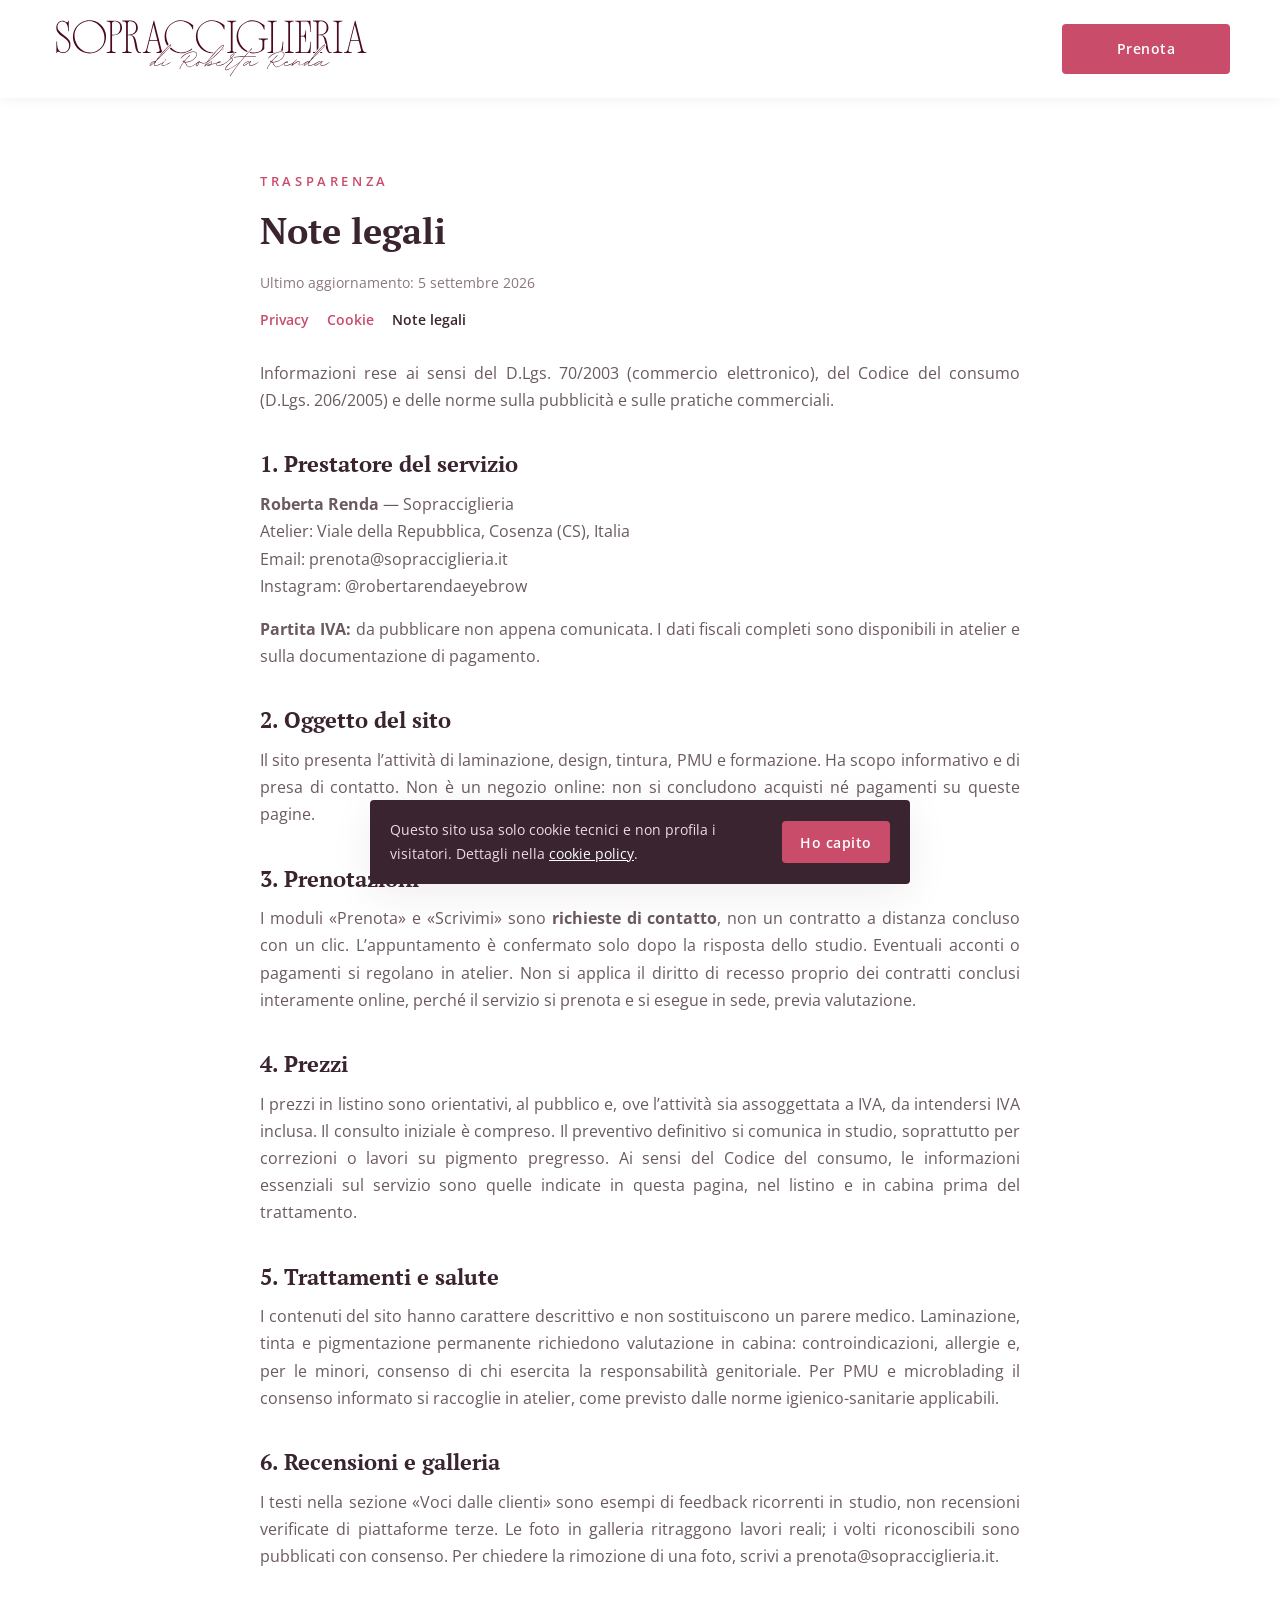
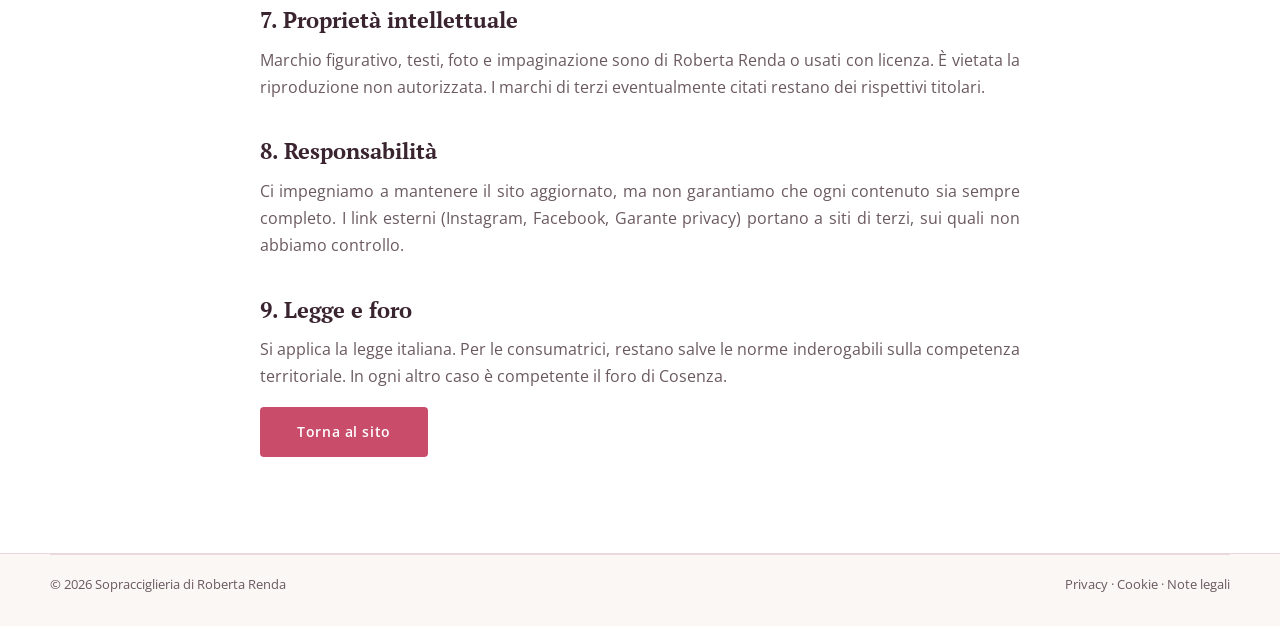
==== note-legali.html @ 1bce1633 "Aggiunge informative GDPR, cookie e note legali. Co-authored-by: Cursor <cursoragent@cursor.com>" ====
<!DOCTYPE html>
<html lang="it">
  <head>
    <meta charset="utf-8" />
    <meta name="viewport" content="width=device-width, initial-scale=1, viewport-fit=cover" />
    <title>Note legali — Sopracciglieria di Roberta Renda</title>
    <meta name="description" content="Note legali, dati del prestatore e condizioni di utilizzo del sito." />
    <link rel="icon" href="assets/logo.svg" type="image/svg+xml" />
    <link rel="stylesheet" href="css/style.css" />
  </head>
  <body>
    <header class="site-header">
      <div class="container header-main">
        <a class="brand" href="index.html" aria-label="Torna alla home">
          <img src="assets/logo-dark.svg" alt="Sopracciglieria di Roberta Renda" />
        </a>
        <a class="btn header-cta" href="index.html#prenota">Prenota</a>
      </div>
    </header>
    <main class="container legal">
      <p class="eyebrow">Trasparenza</p>
      <h1>Note legali</h1>
      <p class="legal-updated">Ultimo aggiornamento: 5 settembre 2026</p>
      <nav class="legal-nav" aria-label="Pagine legali">
        <a href="privacy.html">Privacy</a>
        <a href="cookie.html">Cookie</a>
        <a class="is-current" href="note-legali.html">Note legali</a>
      </nav>
      <p>
        Informazioni rese ai sensi del D.Lgs. 70/2003 (commercio elettronico), del Codice del consumo (D.Lgs. 206/2005) e delle norme sulla pubblicità e sulle pratiche commerciali.
      </p>

      <h2>1. Prestatore del servizio</h2>
      <p>
        <strong>Roberta Renda</strong> — Sopracciglieria<br />
        Atelier: Viale della Repubblica, Cosenza (CS), Italia<br />
        Email: <a href="mailto:prenota@sopracciglieria.it">prenota@sopracciglieria.it</a><br />
        Instagram: <a href="https://www.instagram.com/robertarendaeyebrow/" target="_blank" rel="noopener">@robertarendaeyebrow</a>
      </p>
      <p>
        <strong>Partita IVA:</strong> da pubblicare non appena comunicata. I dati fiscali completi sono disponibili in atelier e sulla documentazione di pagamento.
      </p>

      <h2>2. Oggetto del sito</h2>
      <p>
        Il sito presenta l’attività di laminazione, design, tintura, PMU e formazione. Ha scopo informativo e di presa di contatto. Non è un negozio online: non si concludono acquisti né pagamenti su queste pagine.
      </p>

      <h2>3. Prenotazioni</h2>
      <p>
        I moduli «Prenota» e «Scrivimi» sono <strong>richieste di contatto</strong>, non un contratto a distanza concluso con un clic. L’appuntamento è confermato solo dopo la risposta dello studio. Eventuali acconti o pagamenti si regolano in atelier. Non si applica il diritto di recesso proprio dei contratti conclusi interamente online, perché il servizio si prenota e si esegue in sede, previa valutazione.
      </p>

      <h2>4. Prezzi</h2>
      <p>
        I prezzi in listino sono orientativi, al pubblico e, ove l’attività sia assoggettata a IVA, da intendersi IVA inclusa. Il consulto iniziale è compreso. Il preventivo definitivo si comunica in studio, soprattutto per correzioni o lavori su pigmento pregresso. Ai sensi del Codice del consumo, le informazioni essenziali sul servizio sono quelle indicate in questa pagina, nel listino e in cabina prima del trattamento.
      </p>

      <h2>5. Trattamenti e salute</h2>
      <p>
        I contenuti del sito hanno carattere descrittivo e non sostituiscono un parere medico. Laminazione, tinta e pigmentazione permanente richiedono valutazione in cabina: controindicazioni, allergie e, per le minori, consenso di chi esercita la responsabilità genitoriale. Per PMU e microblading il consenso informato si raccoglie in atelier, come previsto dalle norme igienico-sanitarie applicabili.
      </p>

      <h2>6. Recensioni e galleria</h2>
      <p>
        I testi nella sezione «Voci dalle clienti» sono esempi di feedback ricorrenti in studio, non recensioni verificate di piattaforme terze. Le foto in galleria ritraggono lavori reali; i volti riconoscibili sono pubblicati con consenso. Per chiedere la rimozione di una foto, scrivi a <a href="mailto:prenota@sopracciglieria.it">prenota@sopracciglieria.it</a>.
      </p>

      <h2>7. Proprietà intellettuale</h2>
      <p>
        Marchio figurativo, testi, foto e impaginazione sono di Roberta Renda o usati con licenza. È vietata la riproduzione non autorizzata. I marchi di terzi eventualmente citati restano dei rispettivi titolari.
      </p>

      <h2>8. Responsabilità</h2>
      <p>
        Ci impegniamo a mantenere il sito aggiornato, ma non garantiamo che ogni contenuto sia sempre completo. I link esterni (Instagram, Facebook, Garante privacy) portano a siti di terzi, sui quali non abbiamo controllo.
      </p>

      <h2>9. Legge e foro</h2>
      <p>Si applica la legge italiana. Per le consumatrici, restano salve le norme inderogabili sulla competenza territoriale. In ogni altro caso è competente il foro di Cosenza.</p>

      <p><a class="btn" href="index.html">Torna al sito</a></p>
    </main>
    <footer class="site-footer legal-footer">
      <div class="container footer-bottom">
        <p>© <span class="js-year"></span> Sopracciglieria di Roberta Renda</p>
        <p>
          <a href="privacy.html" rel="privacy-policy">Privacy</a>
          ·
          <a href="cookie.html">Cookie</a>
          ·
          <a href="note-legali.html">Note legali</a>
        </p>
      </div>
    </footer>
    <div class="cookie-bar" id="cookieBar" hidden>
      <p>Questo sito usa solo cookie tecnici e non profila i visitatori. Dettagli nella <a href="cookie.html">cookie policy</a>.</p>
      <button class="btn" type="button" id="cookieAccept">Ho capito</button>
    </div>
    <script src="js/main.js"></script>
  </body>
</html>
---- css/style.css ----
@import url("https://fonts.googleapis.com/css2?family=Great+Vibes&family=Open+Sans:ital,wght@0,400;0,500;0,600;0,700;1,400&family=PT+Serif:ital,wght@0,400;0,700;1,400;1,700&display=swap");

:root {
  --rose: #c94d6a;
  --rose-deep: #a83652;
  --rose-soft: #e7a8b6;
  --blush: #efdbe2;
  --blush-bg: #fdf4f3;
  --cream: #faf7f5;
  --burgundy: #4b0820;
  --ink: #221018;
  --heading: #3a2430;
  --body: #6a5960;
  --muted: #8a767c;
  --line: #ead8de;
  --white: #ffffff;
  --dark: #16050c;
  --shadow: 0 10px 40px rgba(75, 8, 32, 0.08);
  --shadow-soft: 0 0 18px rgba(75, 8, 32, 0.08);
  --radius: 4px;
  --header-h: 98px;
  --container: 1180px;
  --ease: cubic-bezier(0.4, 0, 0.2, 1);
}

*,
*::before,
*::after {
  box-sizing: border-box;
}

html {
  scroll-behavior: smooth;
  scroll-padding-top: 96px;
  hyphens: auto;
  overflow-x: clip;
}

body {
  margin: 0;
  font-family: "Open Sans", sans-serif;
  font-size: 16px;
  line-height: 1.7;
  color: var(--body);
  background: var(--white);
  -webkit-font-smoothing: antialiased;
  overflow-x: clip;
}

body.nav-locked {
  overflow: hidden;
}

img {
  max-width: 100%;
  height: auto;
  display: block;
}

a {
  color: inherit;
  text-decoration: none;
  transition: color 0.3s var(--ease);
}

button,
input,
select,
textarea {
  font-family: inherit;
  color: inherit;
}

h1,
h2,
h3,
h4,
h5,
h6 {
  font-family: "PT Serif", serif;
  color: var(--heading);
  font-weight: 700;
  line-height: 1.25;
  margin: 0 0 0.6em;
  hyphens: none;
  -webkit-hyphens: none;
  text-wrap: balance;
}

p {
  margin: 0 0 1em;
  text-align: justify;
  text-justify: inter-word;
  hyphens: auto;
  hyphenate-limit-chars: 6 3 3;
}

.section-head p {
  text-align-last: center;
}

.cta-band p,
.map-box p {
  text-align-last: center;
}

p:last-child {
  margin-bottom: 0;
}

::selection {
  background: var(--rose);
  color: var(--white);
}

.container {
  width: min(calc(100% - 48px), var(--container));
  margin: 0 auto;
}

.skip-link {
  position: absolute;
  left: 16px;
  top: -48px;
  background: var(--rose);
  color: var(--white);
  padding: 8px 14px;
  z-index: 2000;
}

.skip-link:focus {
  top: 12px;
}

/* Preloader */
.preloader {
  position: fixed;
  inset: 0;
  background: var(--dark);
  z-index: 4000;
  display: grid;
  place-items: center;
  transition: opacity 0.55s var(--ease), visibility 0.55s var(--ease);
}

.preloader.is-hidden {
  opacity: 0;
  visibility: hidden;
  pointer-events: none;
}

.preloader-inner {
  text-align: center;
  width: min(320px, 70vw);
}

.preloader-inner img {
  width: 100%;
  height: auto;
}

.preloader-bar {
  height: 2px;
  background: rgba(239, 219, 226, 0.2);
  margin-top: 28px;
  overflow: hidden;
}

.preloader-bar span {
  display: block;
  height: 100%;
  width: 100%;
  background: var(--blush);
  transform-origin: left;
  animation: fillBar 1.4s ease-in-out forwards;
}

@keyframes fillBar {
  from {
    transform: scaleX(0);
  }
  to {
    transform: scaleX(1);
  }
}

/* Buttons */
.btn {
  position: relative;
  display: inline-flex;
  align-items: center;
  justify-content: center;
  min-width: 168px;
  height: 50px;
  padding: 0 36px;
  background: var(--rose);
  color: var(--white);
  font-size: 14px;
  font-weight: 600;
  letter-spacing: 0.04em;
  border: 0;
  border-radius: var(--radius);
  cursor: pointer;
  overflow: hidden;
  z-index: 1;
  transition: color 0.35s var(--ease);
}

.btn::before {
  content: "";
  position: absolute;
  inset: 0;
  background: var(--heading);
  transform: translateY(-100%);
  transition: transform 0.4s var(--ease);
  z-index: -1;
}

.btn:hover {
  color: var(--white);
}

.btn:hover::before {
  transform: translateY(0);
}

.btn-outline {
  background: transparent;
  color: var(--rose);
  border: 1px solid var(--rose);
}

.btn-outline::before {
  background: var(--rose);
}

.btn-outline:hover {
  color: var(--white);
}

.btn-white {
  background: var(--white);
  color: var(--heading);
}

.btn-white::before {
  background: var(--rose);
}

.btn-white:hover {
  color: var(--white);
}

.btn-dark {
  background: var(--heading);
}

.btn-dark::before {
  background: var(--rose);
}

/* Header */
.header-top {
  background: var(--white);
  border-bottom: 1px solid var(--line);
  font-size: 13px;
  color: var(--heading);
}

.header-top-inner {
  display: flex;
  justify-content: space-between;
  align-items: center;
  min-height: 42px;
}

.header-top-info {
  display: flex;
  gap: 28px;
  margin: 0;
  padding: 0;
  list-style: none;
}

.header-top-info strong {
  font-family: "PT Serif", serif;
}

.header-top-info a:hover,
.header-social a:hover {
  color: var(--rose);
}

.header-social {
  display: flex;
  gap: 18px;
  margin: 0;
  padding: 0;
  list-style: none;
}

.header-social a {
  display: grid;
  place-items: center;
  width: 28px;
  height: 28px;
}

.site-header {
  position: sticky;
  top: 0;
  z-index: 100;
  background: var(--white);
  box-shadow: 0 1px 12px rgba(34, 16, 24, 0.06);
}

.header-main {
  position: relative;
  display: flex;
  align-items: center;
  justify-content: space-between;
  gap: 24px;
  min-height: var(--header-h);
}

.brand {
  display: flex;
  align-items: center;
  background: transparent;
  padding: 0;
  flex-shrink: 0;
}

.brand img {
  height: 70px;
  width: auto;
}

.nav {
  display: flex;
  align-items: center;
  gap: 28px;
  margin-left: auto;
}

.nav a {
  font-family: "PT Serif", serif;
  font-size: 16px;
  color: var(--heading);
  padding: 8px 0;
  position: relative;
}

.nav a::after {
  content: "";
  position: absolute;
  left: 0;
  bottom: 0;
  width: 100%;
  height: 1px;
  background: var(--rose);
  transform: scaleX(0);
  transform-origin: right;
  transition: transform 0.35s var(--ease);
}

.nav a:hover,
.nav a.is-active {
  color: var(--rose);
}

.nav a:hover::after,
.nav a.is-active::after {
  transform: scaleX(1);
  transform-origin: left;
}

.nav-book {
  display: none;
}

.header-cta {
  flex-shrink: 0;
  margin-left: 8px;
}

.nav-toggle {
  display: none;
  width: 42px;
  height: 42px;
  border: 0;
  background: transparent;
  padding: 0;
  cursor: pointer;
}

.nav-toggle span,
.nav-toggle span::before,
.nav-toggle span::after {
  display: block;
  width: 22px;
  height: 2px;
  background: var(--heading);
  position: relative;
  transition: 0.3s var(--ease);
}

.nav-toggle span::before,
.nav-toggle span::after {
  content: "";
  position: absolute;
  left: 0;
}

.nav-toggle span::before {
  top: -7px;
}

.nav-toggle span::after {
  top: 7px;
}

.nav-toggle.is-open span {
  background: transparent;
}

.nav-toggle.is-open span::before {
  top: 0;
  transform: rotate(45deg);
}

.nav-toggle.is-open span::after {
  top: 0;
  transform: rotate(-45deg);
}

/* Hero */
.hero {
  position: relative;
  background: var(--blush-bg);
  overflow: hidden;
}

.hero-slider {
  position: relative;
  min-height: 640px;
}

.hero-slide {
  position: absolute;
  inset: 0;
  display: grid;
  grid-template-columns: 1.05fr 0.95fr;
  opacity: 0;
  visibility: hidden;
  transition: opacity 0.8s var(--ease), visibility 0.8s var(--ease);
}

.hero-slide.is-active {
  position: relative;
  opacity: 1;
  visibility: visible;
}

.hero-copy {
  display: flex;
  flex-direction: column;
  justify-content: center;
  padding: 90px 0 90px 8vw;
  max-width: 640px;
  z-index: 2;
}

.eyebrow {
  font-size: 13px;
  letter-spacing: 0.28em;
  text-transform: uppercase;
  color: var(--rose);
  font-weight: 600;
  margin-bottom: 16px;
}

.hero-copy h1 {
  font-size: clamp(36px, 4.4vw, 52px);
  line-height: 1.18;
  margin-bottom: 22px;
}

.hero-copy p {
  font-size: 18px;
  line-height: 1.7;
  max-width: 460px;
  margin-bottom: 32px;
}

.hero-visual {
  position: relative;
  min-height: 640px;
}

.hero-visual img {
  width: 100%;
  height: 100%;
  object-fit: cover;
  object-position: center 20%;
}

.hero-visual::before {
  content: "";
  position: absolute;
  inset: 0 auto 0 0;
  width: 28%;
  background: linear-gradient(90deg, var(--blush-bg), transparent);
  z-index: 1;
  pointer-events: none;
}

.hero-dots {
  position: absolute;
  left: 8vw;
  bottom: 28px;
  display: flex;
  gap: 10px;
  z-index: 3;
}

.hero-dots button {
  width: 28px;
  height: 3px;
  padding: 0;
  border: 0;
  background: #b8a8ad;
  cursor: pointer;
}

.hero-dots button.is-active,
.hero-dots button:hover {
  background: var(--rose);
}

.hero-social {
  position: absolute;
  left: 28px;
  top: 50%;
  transform: translateY(-50%);
  display: flex;
  flex-direction: column;
  align-items: center;
  gap: 12px;
  z-index: 3;
}

.hero-social::before,
.hero-social::after {
  content: "";
  width: 1px;
  height: 48px;
  background: #c4b3b7;
}

.hero-social a {
  width: 36px;
  height: 36px;
  border: 1px solid #c4b3b7;
  border-radius: 50%;
  display: grid;
  place-items: center;
  color: var(--heading);
}

.hero-social a:hover {
  background: var(--rose);
  border-color: var(--rose);
  color: var(--white);
}

/* Section chrome */
.section {
  padding: 110px 0;
  position: relative;
}

.section-soft {
  background: var(--blush-bg);
}

.section-cream {
  background: var(--cream);
}

.section-head {
  text-align: center;
  max-width: 640px;
  margin: 0 auto 60px;
}

.section-kicker {
  display: block;
  font-size: 13px;
  letter-spacing: 0.26em;
  text-transform: uppercase;
  color: var(--rose);
  font-weight: 600;
  margin-bottom: 10px;
}

.section-head h2 {
  font-size: clamp(30px, 3.4vw, 40px);
  margin-bottom: 14px;
}

.ornament {
  display: flex;
  align-items: center;
  justify-content: center;
  gap: 12px;
  margin: 16px 0 18px;
  color: var(--heading);
}

.ornament::before,
.ornament::after {
  content: "";
  width: 56px;
  height: 1px;
  background: var(--heading);
}

.ornament svg {
  width: 18px;
  height: 18px;
}

/* About */
.about-wrap {
  display: grid;
  grid-template-columns: 0.92fr 1.08fr;
  gap: 0;
  background: var(--white);
  box-shadow: var(--shadow-soft);
}

.about-photo {
  position: relative;
  min-height: 620px;
  overflow: hidden;
  background: #efe6df;
}

.about-photo img {
  width: 100%;
  height: 100%;
  min-height: 620px;
  object-fit: cover;
  object-position: center top;
  transition: transform 1.2s var(--ease);
}

.about-wrap:hover .about-photo img {
  transform: scale(1.03);
}

.about-photo figcaption {
  position: absolute;
  left: 24px;
  bottom: 24px;
  background: var(--white);
  color: var(--burgundy);
  font-family: "Great Vibes", cursive;
  font-size: 28px;
  padding: 4px 18px 8px;
}

.about-body {
  padding: 72px 64px;
  background: var(--white) url("data:image/svg+xml,%3Csvg width='80' height='80' xmlns='http://www.w3.org/2000/svg'%3E%3Cpath d='M10 70c20-40 40-40 60 0' fill='none' stroke='%23efdbe2' stroke-width='1'/%3E%3C/svg%3E") right 24px top 24px no-repeat;
}

.about-body p {
  text-align: justify;
  text-align-last: left;
}

.about-body h3 {
  font-size: 32px;
  margin-bottom: 18px;
}

.about-stats {
  display: grid;
  grid-template-columns: repeat(3, 1fr);
  gap: 16px;
  margin: 32px 0 0;
  padding: 0;
  list-style: none;
}

.about-stats li {
  border-top: 1px solid var(--line);
  padding-top: 16px;
}

.about-stats strong {
  display: block;
  font-family: "PT Serif", serif;
  font-size: 28px;
  color: var(--rose);
  line-height: 1;
  margin-bottom: 6px;
}

.about-stats span {
  font-size: 13px;
  letter-spacing: 0.04em;
}

/* Services */
.services-grid {
  display: grid;
  grid-template-columns: repeat(3, 1fr);
  border-top: 1px solid var(--line);
  border-left: 1px solid var(--line);
}

.service-card {
  padding: 42px 32px 46px;
  border-right: 1px solid var(--line);
  border-bottom: 1px solid var(--line);
  background: var(--white);
  transition: background 0.35s var(--ease);
}

.service-card:hover {
  background: #fffafb;
}

.service-icon {
  width: 72px;
  height: 72px;
  margin-bottom: 22px;
  color: var(--heading);
  transition: color 0.35s var(--ease);
}

.service-card:hover .service-icon {
  color: var(--rose);
}

.service-card h3 {
  font-size: 22px;
  margin-bottom: 12px;
}

.service-card p {
  font-size: 15px;
  margin-bottom: 16px;
}

.link-more {
  color: var(--rose);
  font-size: 13px;
  font-weight: 600;
  letter-spacing: 0.06em;
  text-transform: uppercase;
}

.link-more:hover {
  color: var(--heading);
}

/* Process */
.process-grid {
  display: grid;
  grid-template-columns: repeat(4, 1fr);
  gap: 28px;
}

.process-item {
  text-align: center;
  padding: 10px 8px;
}

.process-num {
  font-family: "Great Vibes", cursive;
  font-size: 42px;
  color: var(--rose);
  line-height: 1;
  display: block;
  margin-bottom: 12px;
}

/* Courses */
.courses-grid {
  display: grid;
  grid-template-columns: repeat(3, 1fr);
  gap: 28px 24px;
}

.course-card {
  background: var(--white);
  box-shadow: var(--shadow-soft);
}

.course-card-media {
  aspect-ratio: 4 / 3;
  overflow: hidden;
  background: var(--blush-bg);
}

.course-card-media img {
  width: 100%;
  height: 100%;
  object-fit: cover;
  transition: transform 0.7s var(--ease);
}

.course-card:hover .course-card-media img {
  transform: scale(1.04);
}

.course-card-body {
  padding: 28px 26px 32px;
}

.course-status {
  display: inline-block;
  font-size: 11px;
  letter-spacing: 0.16em;
  text-transform: uppercase;
  color: var(--rose);
  font-weight: 600;
  margin-bottom: 10px;
}

.course-card h3 {
  font-size: 22px;
  margin-bottom: 10px;
}

.course-card p {
  font-size: 15px;
  margin-bottom: 16px;
}

.process-item h3 {
  font-size: 20px;
}

/* Pricing + editorial */
.split {
  display: grid;
  grid-template-columns: 1fr 1fr;
  gap: 70px;
  align-items: center;
}

.price-list {
  list-style: none;
  margin: 0 0 32px;
  padding: 0;
}

.price-list li {
  display: flex;
  align-items: baseline;
  gap: 12px;
  margin-bottom: 16px;
}

.price-list .name {
  position: relative;
  white-space: nowrap;
}

.price-list .dots {
  flex: 1;
  border-bottom: 1px dotted #d8c6cb;
  transform: translateY(-4px);
}

.price-list .price {
  background: var(--blush-bg);
  padding-left: 12px;
  font-weight: 600;
  color: var(--heading);
  white-space: nowrap;
}

.editorial-frame {
  position: relative;
}

.editorial-frame img {
  width: 100%;
  height: 520px;
  object-fit: cover;
}

.editorial-frame::after {
  content: "";
  position: absolute;
  inset: 18px -18px -18px 18px;
  border: 1px solid var(--blush);
  pointer-events: none;
}

/* Appointment */
.appointment {
  display: grid;
  grid-template-columns: 1.05fr 0.95fr;
  background: var(--blush-bg);
  overflow: hidden;
}

.appointment-form {
  padding: 80px 64px;
}

.appointment-form h3 {
  font-size: 32px;
  margin-bottom: 10px;
}

.form-grid {
  display: grid;
  grid-template-columns: 1fr 1fr;
  gap: 18px;
  margin-top: 28px;
}

.field {
  display: flex;
  flex-direction: column;
  gap: 6px;
}

.field.full {
  grid-column: 1 / -1;
}

.field input,
.field select,
.field textarea {
  width: 100%;
  height: 50px;
  border: 1px solid #e0cdd2;
  background: var(--white);
  padding: 0 16px;
  border-radius: var(--radius);
  outline: none;
  transition: border-color 0.3s var(--ease);
}

.field textarea {
  height: 120px;
  padding: 12px 16px;
  resize: vertical;
}

.field input:focus,
.field select:focus,
.field textarea:focus {
  border-color: var(--rose);
}

.field label {
  font-size: 13px;
}

.consent {
  display: flex;
  gap: 10px;
  align-items: flex-start;
  font-size: 13px;
  color: var(--muted);
}

.consent input {
  margin-top: 4px;
}

.form-note {
  margin-top: 16px;
  font-size: 14px;
  min-height: 1.4em;
}

.form-note.ok {
  color: #2d7a45;
}

.form-note.err {
  color: #b3261e;
}

.appointment-visual {
  position: relative;
  min-height: 100%;
}

.appointment-visual img {
  width: 100%;
  height: 100%;
  object-fit: cover;
  object-position: center top;
}

/* Testimonials */
.testimonials {
  position: relative;
}

.testimonial-track {
  position: relative;
  max-width: 820px;
  margin: 0 auto;
}

.testimonial {
  display: none;
  text-align: center;
  background: rgba(255, 255, 255, 0.78);
  box-shadow: var(--shadow);
  padding: 56px 72px;
}

.testimonial.is-active {
  display: block;
  animation: fadeUp 0.55s var(--ease);
}

.testimonial p {
  font-size: 18px;
  font-style: italic;
  line-height: 1.8;
  margin-bottom: 22px;
  text-align: justify;
  text-align-last: center;
}

.testimonial p::before,
.testimonial p::after {
  content: "“";
  color: var(--rose);
  font-style: italic;
}

.testimonial p::after {
  content: "”";
}

.testimonial footer {
  font-family: "PT Serif", serif;
  font-weight: 700;
  color: var(--heading);
}

.testimonial footer span {
  display: block;
  font-family: "Open Sans", sans-serif;
  font-weight: 400;
  font-size: 13px;
  color: var(--muted);
  margin-top: 4px;
}

.testimonial-nav {
  display: flex;
  justify-content: center;
  gap: 10px;
  margin-top: 28px;
}

.testimonial-nav button {
  width: 10px;
  height: 10px;
  border: 0;
  border-radius: 50%;
  background: var(--heading);
  padding: 0;
  cursor: pointer;
}

.testimonial-nav button.is-active {
  background: var(--rose);
}

/* Gallery */
.gallery-grid {
  display: grid;
  grid-template-columns: repeat(3, 1fr);
  gap: 28px 24px;
}

.gallery-item {
  margin: 0;
  overflow: visible;
}

.gallery-item a {
  position: relative;
  display: block;
  aspect-ratio: 4 / 5;
  overflow: hidden;
  background: var(--blush-bg);
  cursor: zoom-in;
}

.gallery-item img {
  width: 100%;
  height: 100%;
  object-fit: cover;
  object-position: center;
  transition: transform 0.7s var(--ease);
}

.gallery-item a:hover img {
  transform: scale(1.04);
}

.gallery-item figcaption {
  margin-top: 12px;
  font-family: "PT Serif", serif;
  font-size: 15px;
  color: var(--heading);
  text-align: center;
  letter-spacing: 0.04em;
}

/* FAQ */
.faq-tabs {
  display: flex;
  justify-content: center;
  gap: 4px;
  background: var(--blush-bg);
  width: fit-content;
  margin: 0 auto 40px;
  border-radius: 999px;
  padding: 4px;
}

.faq-tabs button {
  border: 0;
  background: transparent;
  min-width: 160px;
  height: 46px;
  padding: 0 28px;
  border-radius: 999px;
  font-family: "PT Serif", serif;
  font-size: 16px;
  font-weight: 700;
  color: var(--heading);
  cursor: pointer;
}

.faq-tabs button.is-active {
  background: var(--rose);
  color: var(--white);
}

.faq-panel {
  display: none;
  max-width: 860px;
  margin: 0 auto;
}

.faq-panel.is-active {
  display: block;
}

.accordion-item + .accordion-item {
  margin-top: 8px;
}

.accordion-btn {
  width: 100%;
  text-align: left;
  background: transparent;
  border: 0;
  border-bottom: 1px solid var(--line);
  padding: 14px 0 14px 42px;
  font-family: "PT Serif", serif;
  font-size: 18px;
  color: var(--heading);
  cursor: pointer;
  position: relative;
}

.accordion-btn::before {
  content: "+";
  position: absolute;
  left: 0;
  top: 12px;
  font-size: 22px;
  color: var(--rose);
  width: 24px;
}

.accordion-btn.is-open {
  color: var(--rose);
}

.accordion-btn.is-open::before {
  content: "–";
}

.accordion-body {
  display: none;
  padding: 8px 0 22px 42px;
}

.accordion-body.is-open {
  display: block;
}

/* CTA band */
.cta-band {
  background: var(--dark);
  color: var(--blush);
  text-align: center;
  padding: 88px 20px;
  position: relative;
  overflow: hidden;
}

.cta-band::before {
  content: "";
  position: absolute;
  inset: 0;
  background: url("../assets/studio.jpg") center / cover;
  opacity: 0.18;
}

.cta-band > * {
  position: relative;
}

.cta-band h2 {
  color: var(--white);
  font-size: clamp(28px, 3vw, 38px);
}

.cta-band p {
  color: var(--blush);
  margin-bottom: 28px;
}

.cta-band a.phone {
  display: block;
  font-family: "PT Serif", serif;
  font-size: 28px;
  color: var(--rose-soft);
  margin-bottom: 8px;
}

/* Contact */
.contact-cards {
  display: grid;
  grid-template-columns: 1fr 1fr;
  background: var(--white);
  box-shadow: var(--shadow-soft);
  margin-bottom: 56px;
}

.contact-card {
  padding: 48px 56px;
}

.contact-card:first-child {
  border-right: 1px solid var(--line);
}

.contact-card h3 {
  color: var(--rose);
  font-size: 24px;
}

.contact-row {
  display: grid;
  grid-template-columns: 110px 1fr;
  gap: 8px;
  margin-bottom: 14px;
  font-size: 15px;
}

.contact-row b {
  color: var(--heading);
}

.contact-row a,
.contact-row span {
  overflow-wrap: anywhere;
  hyphens: none;
  -webkit-hyphens: none;
}

.contact-grid {
  display: grid;
  grid-template-columns: 1fr 1fr;
  gap: 48px;
}

.map-box {
  min-height: 360px;
  background: var(--blush-bg)
    url("data:image/svg+xml,%3Csvg xmlns='http://www.w3.org/2000/svg' width='200' height='200'%3E%3Cpath d='M100 30c-28 0-50 22-50 50 0 38 50 90 50 90s50-52 50-90c0-28-22-50-50-50zm0 68a18 18 0 1 1 0-36 18 18 0 0 1 0 36z' fill='%23c94d6a' fill-opacity='.35'/%3E%3C/svg%3E")
    center 42% / 140px no-repeat;
  border: 1px solid var(--line);
  display: flex;
  align-items: flex-end;
  justify-content: center;
  padding: 28px;
  text-align: center;
}

/* Footer */
.site-footer {
  background: var(--cream);
  border-top: 1px solid var(--line);
  padding-top: 72px;
}

.footer-grid {
  display: grid;
  grid-template-columns: 1.3fr 0.8fr 0.9fr 1fr;
  gap: 40px;
  padding-bottom: 56px;
}

.footer-brand img {
  height: 64px;
  width: auto;
  margin-bottom: 18px;
  background: transparent;
  padding: 0;
}

.footer-grid h4 {
  font-size: 18px;
  position: relative;
  padding-bottom: 12px;
  margin-bottom: 18px;
}

.footer-grid h4::after {
  content: "";
  position: absolute;
  left: 0;
  bottom: 0;
  width: 100%;
  height: 1px;
  background: var(--line);
}

.footer-grid ul {
  list-style: none;
  margin: 0;
  padding: 0;
}

.footer-grid li {
  margin-bottom: 8px;
}

.footer-grid a:hover {
  color: var(--rose);
}

.hours li {
  display: flex;
  justify-content: space-between;
  gap: 16px;
  font-size: 14px;
}

.footer-bottom {
  border-top: 1px solid var(--line);
  padding: 18px 0;
  display: flex;
  justify-content: space-between;
  gap: 16px;
  font-size: 13px;
}

.footer-bottom a:hover {
  color: var(--rose);
}

.footer-legal {
  text-align: right;
}

.legal-aside {
  text-align: center;
  font-size: 13px;
  color: var(--muted);
  margin: 22px 0 0;
}

.legal {
  max-width: 760px;
  margin: 0 auto;
  padding: 72px 0 96px;
}

.legal h1 {
  font-size: clamp(28px, 4vw, 36px);
}

.legal h2 {
  font-size: 22px;
  margin-top: 36px;
}

.legal ul {
  margin: 0 0 1em;
  padding-left: 1.2em;
}

.legal li {
  margin-bottom: 0.55em;
}

.legal-updated {
  color: var(--muted);
  font-size: 14px;
  margin-top: -0.3em;
}

.legal-nav {
  display: flex;
  flex-wrap: wrap;
  gap: 8px 18px;
  margin: 0 0 28px;
  font-size: 14px;
}

.legal-nav a {
  color: var(--rose);
  font-weight: 600;
}

.legal-nav a.is-current {
  color: var(--heading);
}

.legal-footer {
  padding-top: 0;
}

.cookie-bar {
  position: fixed;
  left: 16px;
  right: 16px;
  bottom: max(16px, env(safe-area-inset-bottom));
  z-index: 2500;
  max-width: 540px;
  margin-inline: auto;
  background: var(--heading);
  color: var(--blush);
  padding: 18px 20px;
  border-radius: var(--radius);
  box-shadow: var(--shadow);
  display: none;
  align-items: center;
  justify-content: space-between;
  gap: 14px;
}

.cookie-bar.is-visible {
  display: flex;
  flex-wrap: wrap;
}

.cookie-bar p {
  margin: 0;
  flex: 1 1 240px;
  text-align: left;
  font-size: 14px;
  color: var(--blush);
}

.cookie-bar a {
  color: var(--white);
  text-decoration: underline;
}

.cookie-bar .btn {
  min-width: 0;
  height: 42px;
  padding: 0 18px;
}

/* Lightbox */
.lightbox {
  position: fixed;
  inset: 0;
  background: rgba(16, 4, 8, 0.92);
  z-index: 3000;
  display: none;
  place-items: center;
  padding: 40px;
}

.lightbox.is-open {
  display: grid;
}

.lightbox img {
  max-width: min(92vw, 920px);
  max-height: 86vh;
  object-fit: contain;
}

.lightbox-close {
  position: absolute;
  top: 20px;
  right: 24px;
  background: transparent;
  border: 0;
  color: var(--white);
  font-size: 32px;
  cursor: pointer;
}

/* Back to top */
.to-top {
  position: fixed;
  right: 24px;
  bottom: 24px;
  width: 46px;
  height: 46px;
  border-radius: 50%;
  border: 0;
  background: var(--rose);
  color: var(--white);
  cursor: pointer;
  opacity: 0;
  visibility: hidden;
  transition: 0.3s var(--ease);
  z-index: 90;
  box-shadow: 0 8px 20px rgba(201, 77, 106, 0.35);
}

.to-top.is-visible {
  opacity: 1;
  visibility: visible;
}

.to-top:hover {
  background: var(--heading);
}

/* Reveal */
.reveal {
  opacity: 0;
  transform: translateY(22px);
  transition: opacity 0.8s var(--ease), transform 0.8s var(--ease);
}

.reveal.is-in {
  opacity: 1;
  transform: none;
}

@keyframes fadeUp {
  to {
    opacity: 1;
    transform: none;
  }
}

@media (prefers-reduced-motion: reduce) {
  *,
  *::before,
  *::after {
    animation: none !important;
    transition: none !important;
  }

  .reveal {
    opacity: 1;
    transform: none;
  }

  html {
    scroll-behavior: auto;
  }
}

/* Responsive */
@media (max-width: 1100px) {
  .hero-social {
    display: none;
  }

  .hero-copy {
    padding-left: 40px;
  }

  .about-body {
    padding: 48px 36px;
  }

  .appointment-form {
    padding: 56px 36px;
  }

  .footer-grid {
    grid-template-columns: 1fr 1fr;
  }
}

@media (max-width: 900px) {
  html {
    scroll-padding-top: 76px;
  }

  .header-top-info li:first-child {
    display: none;
  }

  .header-social {
    display: none;
  }

  .header-top-inner {
    justify-content: center;
    min-height: 36px;
  }

  .nav-toggle {
    display: grid;
    place-items: center;
    width: 44px;
    height: 44px;
    flex-shrink: 0;
  }

  .nav {
    display: none;
    position: absolute;
    left: 50%;
    right: auto;
    top: 100%;
    width: 100vw;
    margin-left: -50vw;
    max-height: calc(100dvh - var(--header-h));
    overflow: auto;
    background: var(--rose);
    flex-direction: column;
    align-items: stretch;
    gap: 0;
    padding: 8px 0 20px;
    padding-bottom: max(20px, env(safe-area-inset-bottom));
    box-shadow: var(--shadow);
    z-index: 150;
  }

  .nav.is-open {
    display: flex;
  }

  .nav a {
    color: var(--white);
    padding: 14px 24px;
    min-height: 48px;
  }

  .nav a::after {
    display: none;
  }

  .nav a:hover,
  .nav a.is-active {
    color: var(--white);
    background: rgba(255, 255, 255, 0.12);
  }

  .nav-book {
    display: flex;
    align-items: center;
    justify-content: center;
    margin: 12px 20px 4px;
    background: var(--white);
    color: var(--rose) !important;
    font-weight: 700;
    border-radius: var(--radius);
  }

  .nav-book:hover,
  .nav-book.is-active {
    background: var(--blush) !important;
    color: var(--burgundy) !important;
  }

  .header-cta {
    display: none;
  }

  body:has(.legal) .header-cta {
    display: inline-flex;
    min-width: 0;
    height: 42px;
    padding: 0 16px;
  }

  .header-main {
    gap: 16px;
    min-height: 80px;
  }

  .brand {
    min-width: 0;
    max-width: calc(100% - 52px);
  }

  .brand img {
    height: 54px;
    max-width: 100%;
    object-fit: contain;
    object-position: left center;
  }

  .hero-slide,
  .about-wrap,
  .split,
  .appointment,
  .contact-cards,
  .contact-grid,
  .services-grid,
  .gallery-grid {
    grid-template-columns: 1fr;
  }

  .hero-slider {
    min-height: 0;
  }

  .hero-slide {
    min-height: auto;
    display: flex;
    flex-direction: column;
  }

  .hero-visual {
    order: -1;
    min-height: 0;
    height: min(46vh, 380px);
  }

  .hero-visual img {
    object-position: center 18%;
  }

  .hero-visual::before {
    display: none;
  }

  .hero-copy {
    padding: 36px 24px 28px;
    max-width: none;
  }

  .hero-copy h1 {
    font-size: clamp(28px, 8vw, 40px);
    margin-bottom: 14px;
  }

  .hero-copy p {
    font-size: 16px;
    max-width: none;
    margin-bottom: 22px;
    text-align: left;
    text-align-last: left;
  }

  .eyebrow {
    letter-spacing: 0.14em;
    margin-bottom: 10px;
    hyphens: none;
    -webkit-hyphens: none;
  }

  .hero-dots {
    position: relative;
    left: auto;
    bottom: auto;
    justify-content: center;
    padding: 0 0 22px;
  }

  .about-photo {
    min-height: 0;
    aspect-ratio: 4 / 5;
  }

  .about-photo img {
    min-height: 0;
    height: 100%;
  }

  .about-body {
    padding: 36px 24px 40px;
    background-image: none;
  }

  .about-body h3 {
    font-size: 26px;
  }

  .gallery-grid {
    grid-template-columns: 1fr 1fr;
    gap: 20px 14px;
  }

  .courses-grid {
    grid-template-columns: 1fr;
  }

  .process-grid {
    grid-template-columns: 1fr 1fr;
  }

  .contact-card:first-child {
    border-right: 0;
    border-bottom: 1px solid var(--line);
  }

  .contact-card {
    padding: 32px 24px;
  }

  .contact-row {
    grid-template-columns: 1fr;
    gap: 2px;
    margin-bottom: 16px;
  }

  .testimonial {
    padding: 36px 24px;
  }

  .appointment-form {
    padding: 48px 24px;
  }

  .appointment-form h3 {
    font-size: 26px;
  }

  .appointment-visual {
    min-height: 240px;
    height: 240px;
  }

  .editorial-frame img {
    height: 380px;
  }

  .section {
    padding: 72px 0;
  }

  .section-head {
    margin-bottom: 40px;
  }

  .price-list .name {
    white-space: normal;
  }

  .to-top {
    right: max(16px, env(safe-area-inset-right));
    bottom: max(16px, env(safe-area-inset-bottom));
  }
}

@media (max-width: 640px) {
  html,
  p,
  .about-body p,
  .testimonial p {
    hyphens: none;
    -webkit-hyphens: none;
  }

  p,
  .about-body p,
  .service-card p,
  .course-card p,
  .accordion-body,
  .testimonial p {
    text-align: left;
    text-align-last: auto;
    text-justify: auto;
  }

  .section-head p,
  .cta-band p,
  .map-box p {
    text-align: center;
    text-align-last: center;
  }

  .container {
    width: min(calc(100% - 32px), var(--container));
  }

  .header-top {
    display: none;
  }

  .site-header {
    padding-top: env(safe-area-inset-top);
  }

  .header-main {
    min-height: 72px;
  }

  .brand img {
    height: 46px;
  }

  .section {
    padding: 56px 0;
  }

  .section-head {
    margin-bottom: 32px;
  }

  .section-head h2 {
    font-size: clamp(26px, 7.2vw, 34px);
  }

  .ornament::before,
  .ornament::after {
    width: 36px;
  }

  .form-grid,
  .about-stats,
  .services-grid,
  .process-grid,
  .footer-grid,
  .footer-bottom {
    grid-template-columns: 1fr;
  }

  .gallery-grid {
    grid-template-columns: 1fr 1fr;
    gap: 16px 12px;
  }

  .gallery-item figcaption {
    font-size: 13px;
    margin-top: 8px;
  }

  .service-card {
    padding: 28px 20px 30px;
  }

  .course-card-body {
    padding: 22px 20px 26px;
  }

  .split {
    gap: 36px;
  }

  .editorial-frame img {
    height: 300px;
  }

  .editorial-frame::after {
    inset: 12px -12px -12px 12px;
  }

  .hero-copy {
    padding: 28px 16px 20px;
  }

  .hero-copy h1 {
    font-size: clamp(26px, 7.6vw, 32px);
    line-height: 1.22;
  }

  .hero-copy p {
    font-size: 15px;
    line-height: 1.65;
    margin-bottom: 20px;
  }

  .hero-visual {
    height: min(42vh, 320px);
  }

  .hero-dots {
    padding-bottom: 18px;
  }

  .btn {
    min-width: 0;
    width: 100%;
    max-width: 100%;
    height: 48px;
    padding: 0 20px;
  }

  .hero-copy .btn,
  .split .btn,
  .appointment-form .btn {
    width: 100%;
  }

  .faq-tabs {
    display: grid;
    grid-template-columns: 1fr 1.2fr 0.85fr;
    width: 100%;
    border-radius: 10px;
    overflow: hidden;
  }

  .faq-tabs button {
    min-width: 0;
    width: 100%;
    height: auto;
    min-height: 42px;
    padding: 8px 8px;
    font-size: 13px;
    line-height: 1.25;
    white-space: normal;
  }

  .accordion-btn {
    font-size: 16px;
    padding: 14px 0 14px 32px;
  }

  .accordion-btn::before {
    top: 10px;
  }

  .accordion-body {
    padding: 6px 0 18px 32px;
  }

  .appointment-form {
    padding: 40px 16px;
  }

  .appointment-visual {
    min-height: 200px;
    height: 200px;
  }

  .contact-card {
    padding: 28px 20px;
  }

  .cta-band {
    padding: 64px 24px;
  }

  .cta-band h2 {
    font-size: clamp(24px, 6.6vw, 32px);
    max-width: 16ch;
    margin-left: auto;
    margin-right: auto;
  }

  .cta-band a.phone {
    font-size: 18px;
    overflow-wrap: anywhere;
  }

  .site-footer {
    padding-top: 48px;
    padding-bottom: env(safe-area-inset-bottom);
  }

  .footer-grid {
    gap: 28px;
    padding-bottom: 36px;
  }

  .footer-bottom {
    flex-direction: column;
    text-align: center;
    padding-bottom: 20px;
  }

  .footer-legal {
    text-align: center;
  }

  .cookie-bar {
    bottom: max(72px, env(safe-area-inset-bottom));
  }

  .legal {
    padding: 48px 0 80px;
  }

  .legal h1 {
    font-size: 28px;
  }

  .lightbox {
    padding: 16px;
  }

  .lightbox-close {
    top: max(12px, env(safe-area-inset-top));
    right: max(12px, env(safe-area-inset-right));
  }

  .to-top {
    width: 42px;
    height: 42px;
  }
}

@media (max-width: 400px) {
  .container {
    width: min(calc(100% - 24px), var(--container));
  }

  .eyebrow,
  .section-kicker {
    letter-spacing: 0.08em;
    font-size: 11px;
  }

  .about-stats {
    gap: 12px;
  }

  .about-stats strong {
    font-size: 24px;
  }

  .faq-tabs button {
    font-size: 12px;
    padding: 8px 6px;
  }
}
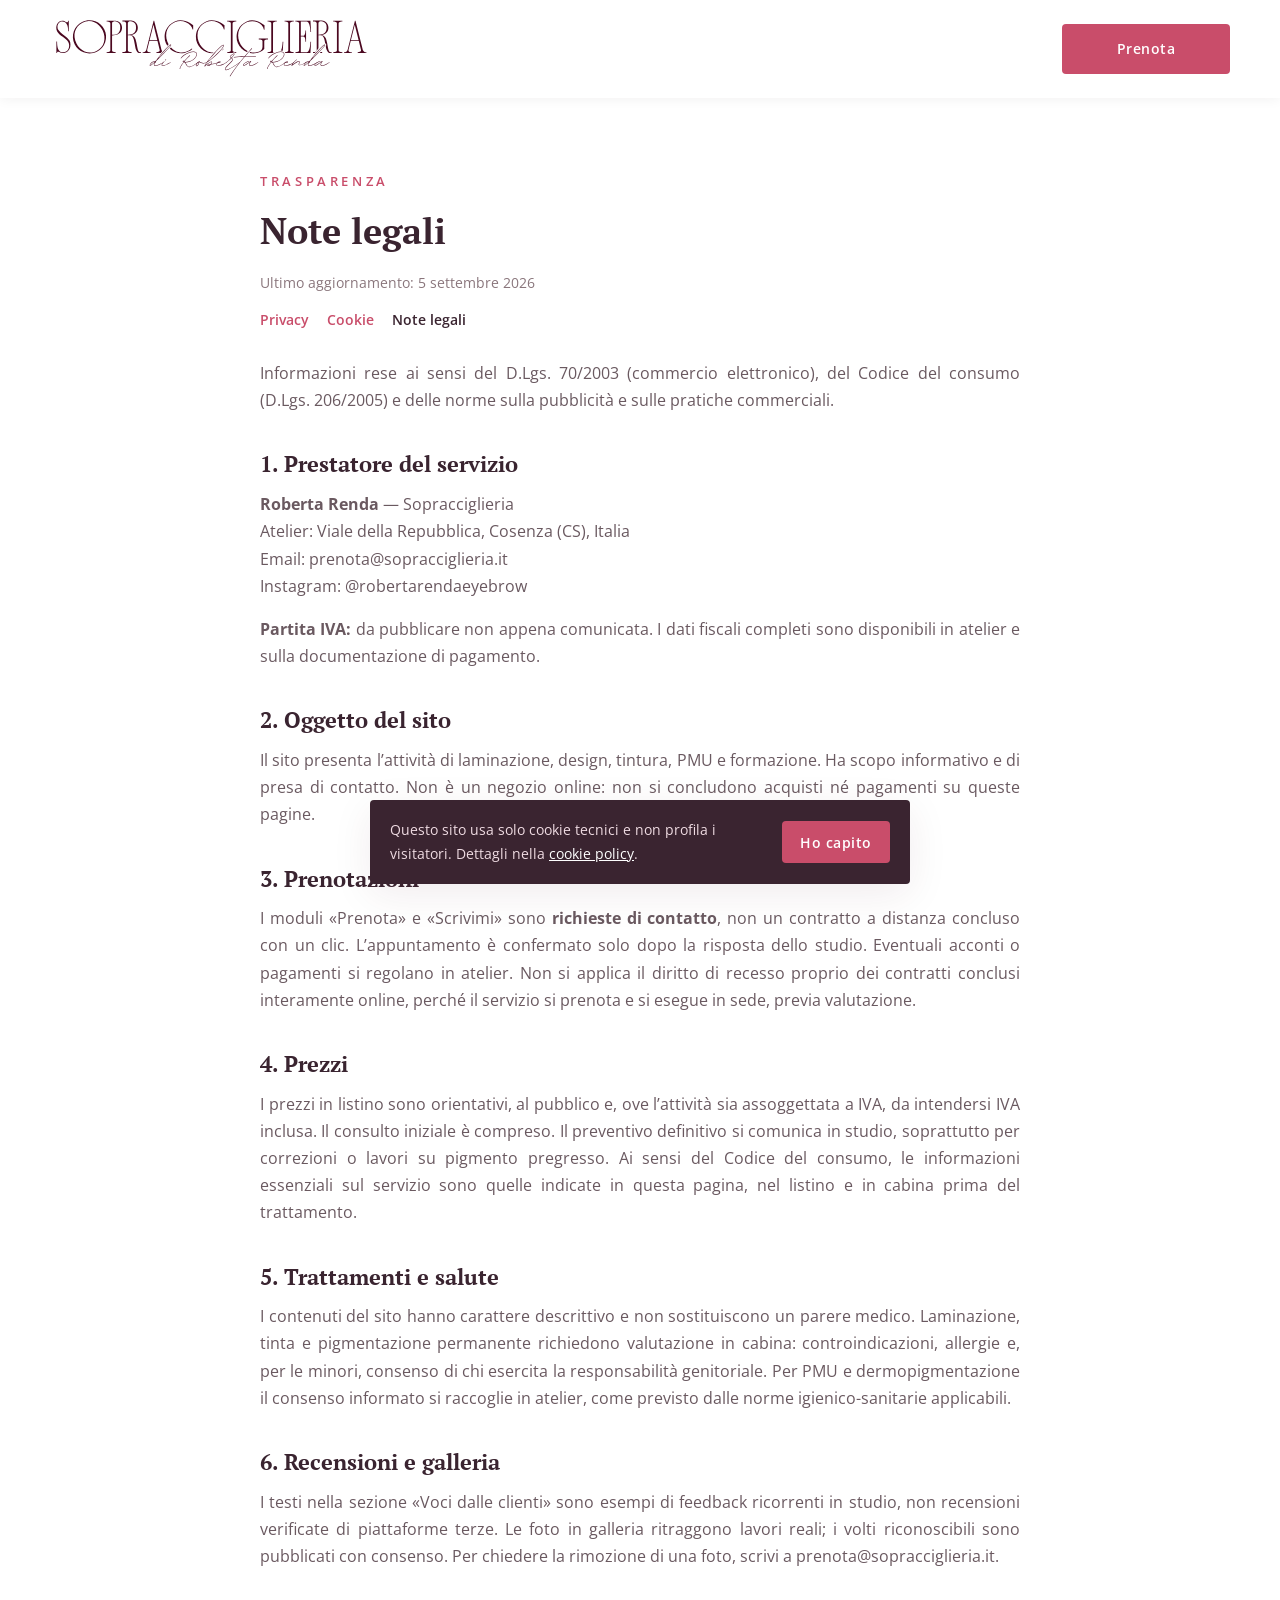
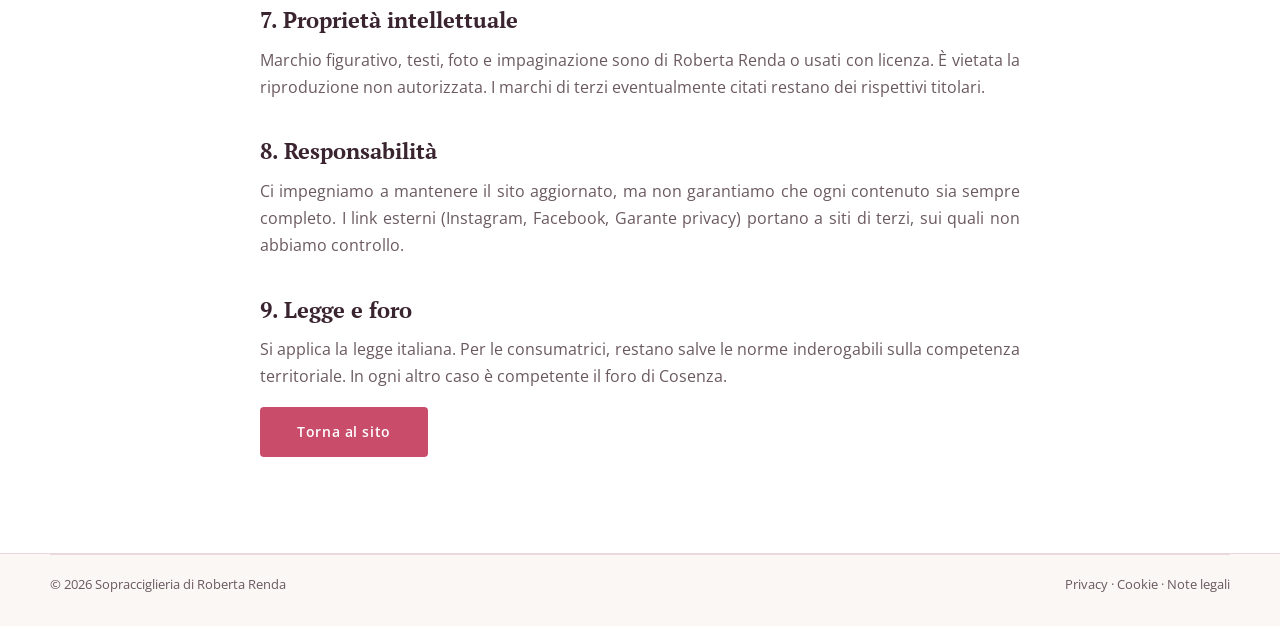
==== commit e5a41ba9: "Sostituisce microblading con dermopigmentazione nei testi. Co-authored-by: Cursor <cursoragent@curso" ====
--- a/note-legali.html
+++ b/note-legali.html
@@ -58,7 +58,7 @@
 
       <h2>5. Trattamenti e salute</h2>
       <p>
-        I contenuti del sito hanno carattere descrittivo e non sostituiscono un parere medico. Laminazione, tinta e pigmentazione permanente richiedono valutazione in cabina: controindicazioni, allergie e, per le minori, consenso di chi esercita la responsabilità genitoriale. Per PMU e microblading il consenso informato si raccoglie in atelier, come previsto dalle norme igienico-sanitarie applicabili.
+        I contenuti del sito hanno carattere descrittivo e non sostituiscono un parere medico. Laminazione, tinta e pigmentazione permanente richiedono valutazione in cabina: controindicazioni, allergie e, per le minori, consenso di chi esercita la responsabilità genitoriale. Per PMU e dermopigmentazione il consenso informato si raccoglie in atelier, come previsto dalle norme igienico-sanitarie applicabili.
       </p>
 
       <h2>6. Recensioni e galleria</h2>
--- a/css/style.css
+++ b/css/style.css
@@ -754,6 +754,11 @@
 .service-card p {
   font-size: 15px;
   margin-bottom: 16px;
+  text-align: justify;
+  text-justify: inter-word;
+  hyphens: auto;
+  -webkit-hyphens: auto;
+  text-align-last: left;
 }
 
 .link-more {
@@ -778,6 +783,14 @@
 .process-item {
   text-align: center;
   padding: 10px 8px;
+}
+
+.process-item p {
+  text-align: justify;
+  text-justify: inter-word;
+  hyphens: auto;
+  -webkit-hyphens: auto;
+  text-align-last: left;
 }
 
 .process-num {
@@ -1887,13 +1900,21 @@
 
   p,
   .about-body p,
-  .service-card p,
   .course-card p,
   .accordion-body,
   .testimonial p {
     text-align: left;
     text-align-last: auto;
     text-justify: auto;
+  }
+
+  .service-card p,
+  .process-item p {
+    text-align: justify;
+    text-justify: inter-word;
+    hyphens: auto;
+    -webkit-hyphens: auto;
+    text-align-last: left;
   }
 
   .section-head p,
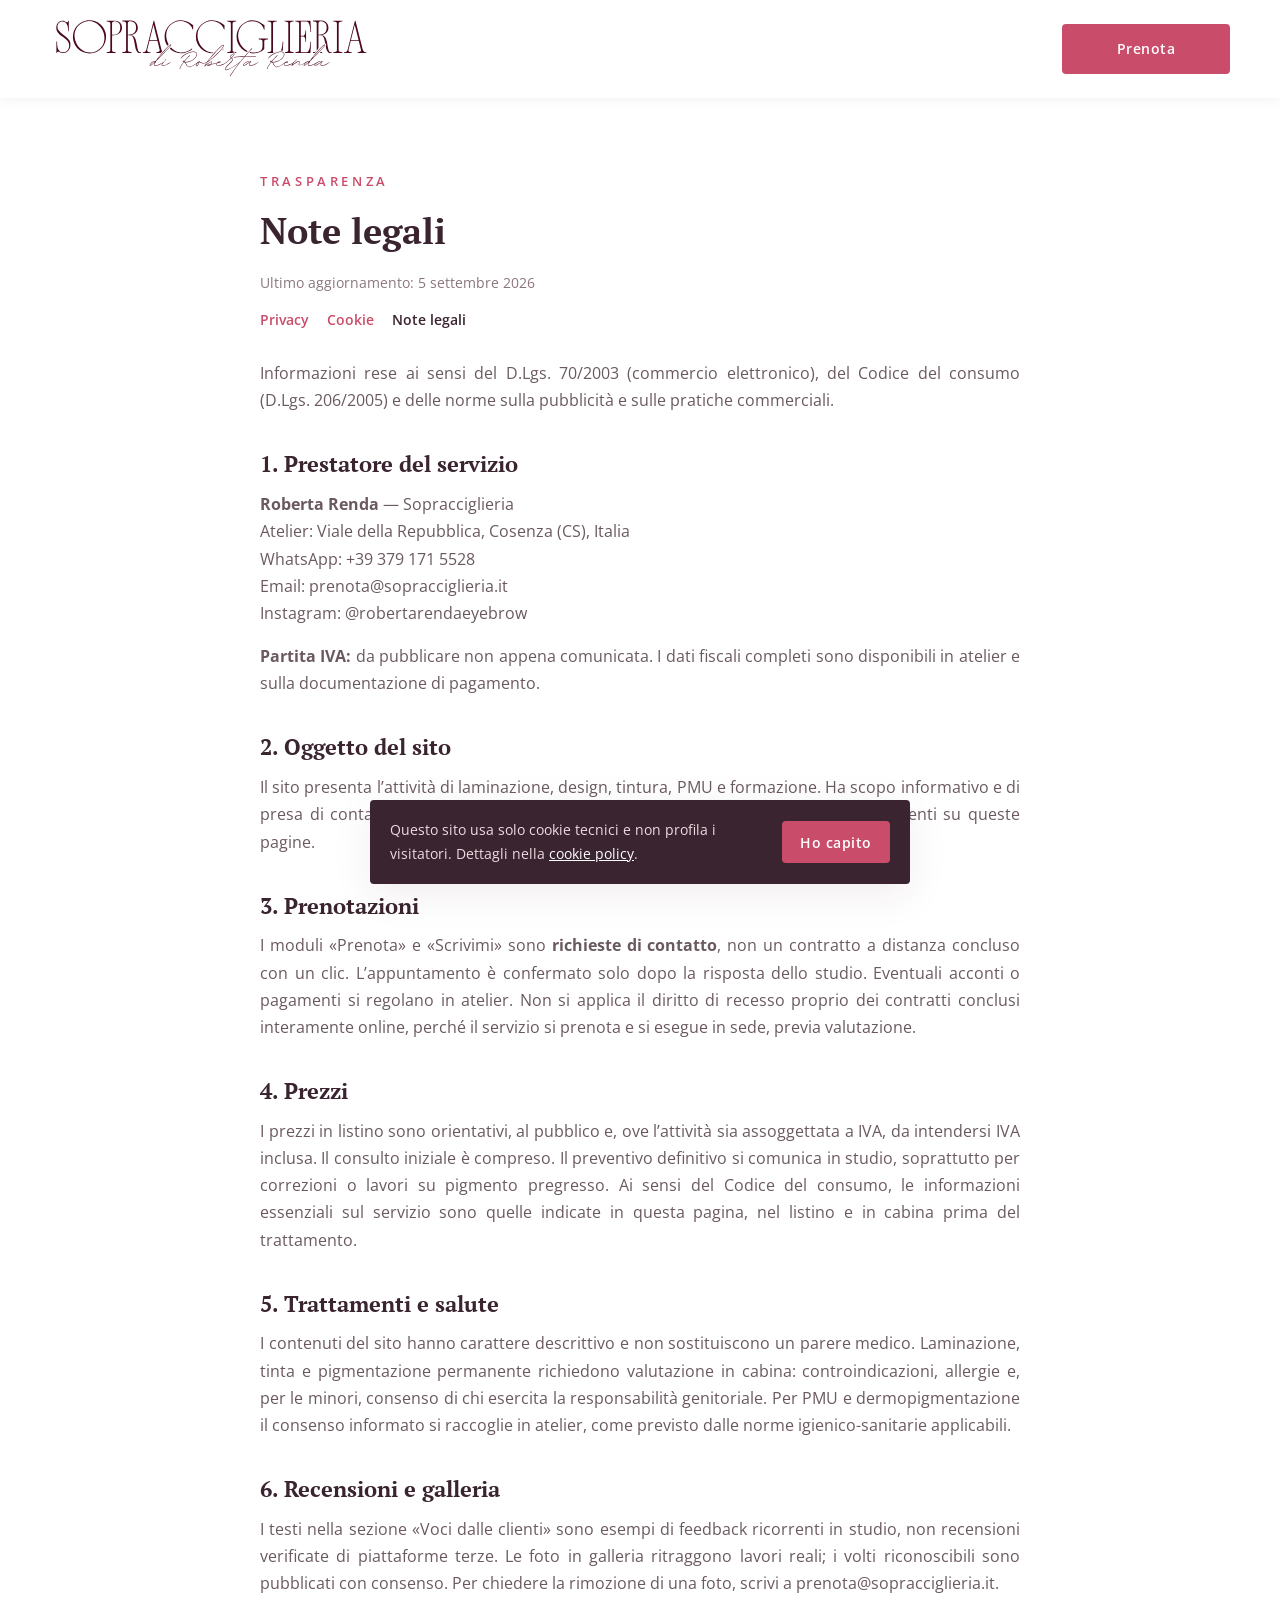
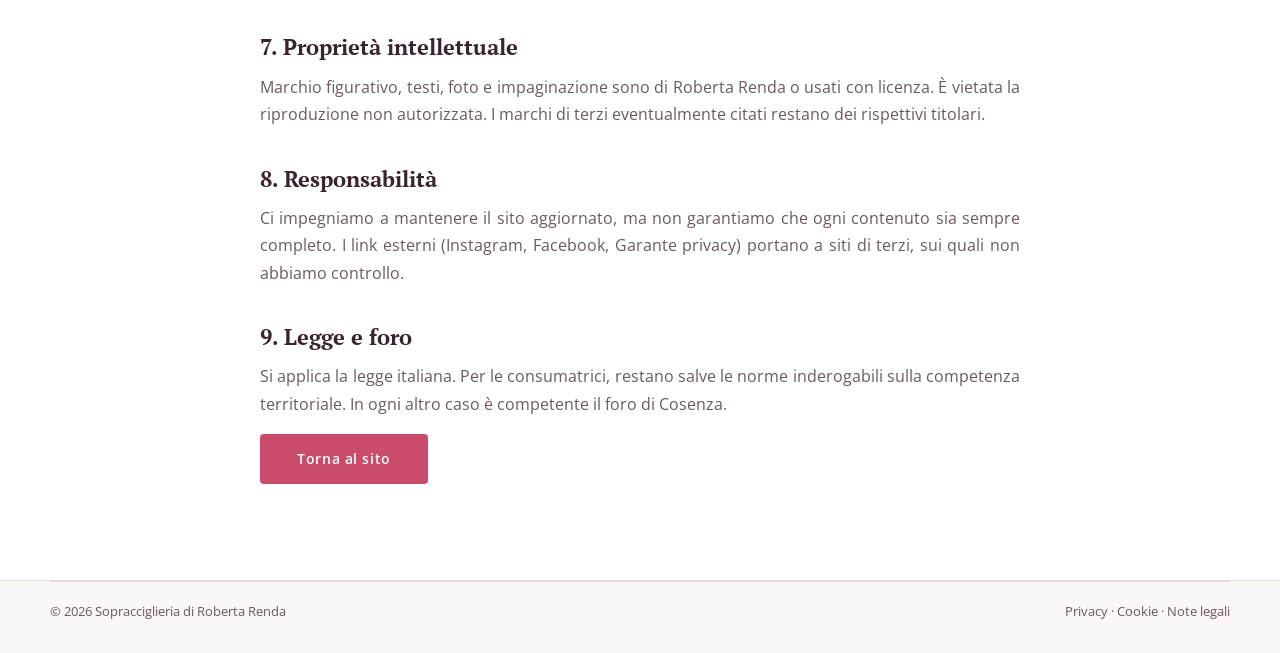
==== commit 27b0d067: "Aggiunge il pulsante WhatsApp per scrivere in atelier. Co-authored-by: Cursor <cursoragent@cursor.co" ====
--- a/note-legali.html
+++ b/note-legali.html
@@ -34,6 +34,7 @@
       <p>
         <strong>Roberta Renda</strong> — Sopracciglieria<br />
         Atelier: Viale della Repubblica, Cosenza (CS), Italia<br />
+        WhatsApp: <a href="https://wa.me/393791715528" target="_blank" rel="noopener">+39 379 171 5528</a><br />
         Email: <a href="mailto:prenota@sopracciglieria.it">prenota@sopracciglieria.it</a><br />
         Instagram: <a href="https://www.instagram.com/robertarendaeyebrow/" target="_blank" rel="noopener">@robertarendaeyebrow</a>
       </p>
--- a/css/style.css
+++ b/css/style.css
@@ -660,17 +660,6 @@
   transform: scale(1.03);
 }
 
-.about-photo figcaption {
-  position: absolute;
-  left: 24px;
-  bottom: 24px;
-  background: var(--white);
-  color: var(--burgundy);
-  font-family: "Great Vibes", cursive;
-  font-size: 28px;
-  padding: 4px 18px 8px;
-}
-
 .about-body {
   padding: 72px 64px;
   background: var(--white) url("data:image/svg+xml,%3Csvg width='80' height='80' xmlns='http://www.w3.org/2000/svg'%3E%3Cpath d='M10 70c20-40 40-40 60 0' fill='none' stroke='%23efdbe2' stroke-width='1'/%3E%3C/svg%3E") right 24px top 24px no-repeat;
@@ -728,6 +717,24 @@
   border-bottom: 1px solid var(--line);
   background: var(--white);
   transition: background 0.35s var(--ease);
+}
+
+.service-card.has-photo {
+  padding-top: 0;
+}
+
+.service-card-media {
+  aspect-ratio: 4 / 3;
+  overflow: hidden;
+  margin: 0 -32px 22px;
+  background: var(--blush-bg);
+}
+
+.service-card-media img {
+  width: 100%;
+  height: 100%;
+  object-fit: cover;
+  object-position: center 35%;
 }
 
 .service-card:hover {
@@ -805,7 +812,7 @@
 /* Courses */
 .courses-grid {
   display: grid;
-  grid-template-columns: repeat(3, 1fr);
+  grid-template-columns: 1fr 1fr;
   gap: 28px 24px;
 }
 
@@ -853,6 +860,11 @@
 .course-card p {
   font-size: 15px;
   margin-bottom: 16px;
+  text-align: justify;
+  text-justify: inter-word;
+  hyphens: auto;
+  -webkit-hyphens: auto;
+  text-align-last: left;
 }
 
 .process-item h3 {
@@ -1224,6 +1236,14 @@
 
 .accordion-body.is-open {
   display: block;
+}
+
+.accordion-body p {
+  text-align: justify;
+  text-justify: inter-word;
+  hyphens: auto;
+  -webkit-hyphens: auto;
+  text-align-last: left;
 }
 
 /* CTA band */
@@ -1536,11 +1556,33 @@
   cursor: pointer;
 }
 
+.wa-float {
+  position: fixed;
+  right: max(16px, env(safe-area-inset-right));
+  bottom: max(24px, env(safe-area-inset-bottom));
+  z-index: 95;
+  width: 56px;
+  height: 56px;
+  border-radius: 50%;
+  background: #25d366;
+  color: var(--white);
+  display: grid;
+  place-items: center;
+  box-shadow: 0 8px 22px rgba(37, 211, 102, 0.4);
+  transition: transform 0.3s var(--ease), background 0.3s var(--ease);
+}
+
+.wa-float:hover {
+  background: #1ebe5d;
+  transform: translateY(-2px);
+  color: var(--white);
+}
+
 /* Back to top */
 .to-top {
   position: fixed;
-  right: 24px;
-  bottom: 24px;
+  right: max(16px, env(safe-area-inset-right));
+  bottom: calc(88px + env(safe-area-inset-bottom));
   width: 46px;
   height: 46px;
   border-radius: 50%;
@@ -1828,7 +1870,7 @@
   }
 
   .courses-grid {
-    grid-template-columns: 1fr;
+    grid-template-columns: 1fr 1fr;
   }
 
   .process-grid {
@@ -1885,7 +1927,7 @@
 
   .to-top {
     right: max(16px, env(safe-area-inset-right));
-    bottom: max(16px, env(safe-area-inset-bottom));
+    bottom: calc(88px + env(safe-area-inset-bottom));
   }
 }
 
@@ -1900,8 +1942,6 @@
 
   p,
   .about-body p,
-  .course-card p,
-  .accordion-body,
   .testimonial p {
     text-align: left;
     text-align-last: auto;
@@ -1909,7 +1949,9 @@
   }
 
   .service-card p,
-  .process-item p {
+  .process-item p,
+  .course-card p,
+  .accordion-body p {
     text-align: justify;
     text-justify: inter-word;
     hyphens: auto;
@@ -1965,6 +2007,7 @@
   .about-stats,
   .services-grid,
   .process-grid,
+  .courses-grid,
   .footer-grid,
   .footer-bottom {
     grid-template-columns: 1fr;
@@ -1982,6 +2025,14 @@
 
   .service-card {
     padding: 28px 20px 30px;
+  }
+
+  .service-card.has-photo {
+    padding-top: 0;
+  }
+
+  .service-card-media {
+    margin: 0 -20px 18px;
   }
 
   .course-card-body {
@@ -2119,7 +2170,7 @@
   }
 
   .cookie-bar {
-    bottom: max(72px, env(safe-area-inset-bottom));
+    bottom: max(88px, calc(72px + env(safe-area-inset-bottom)));
   }
 
   .legal {
